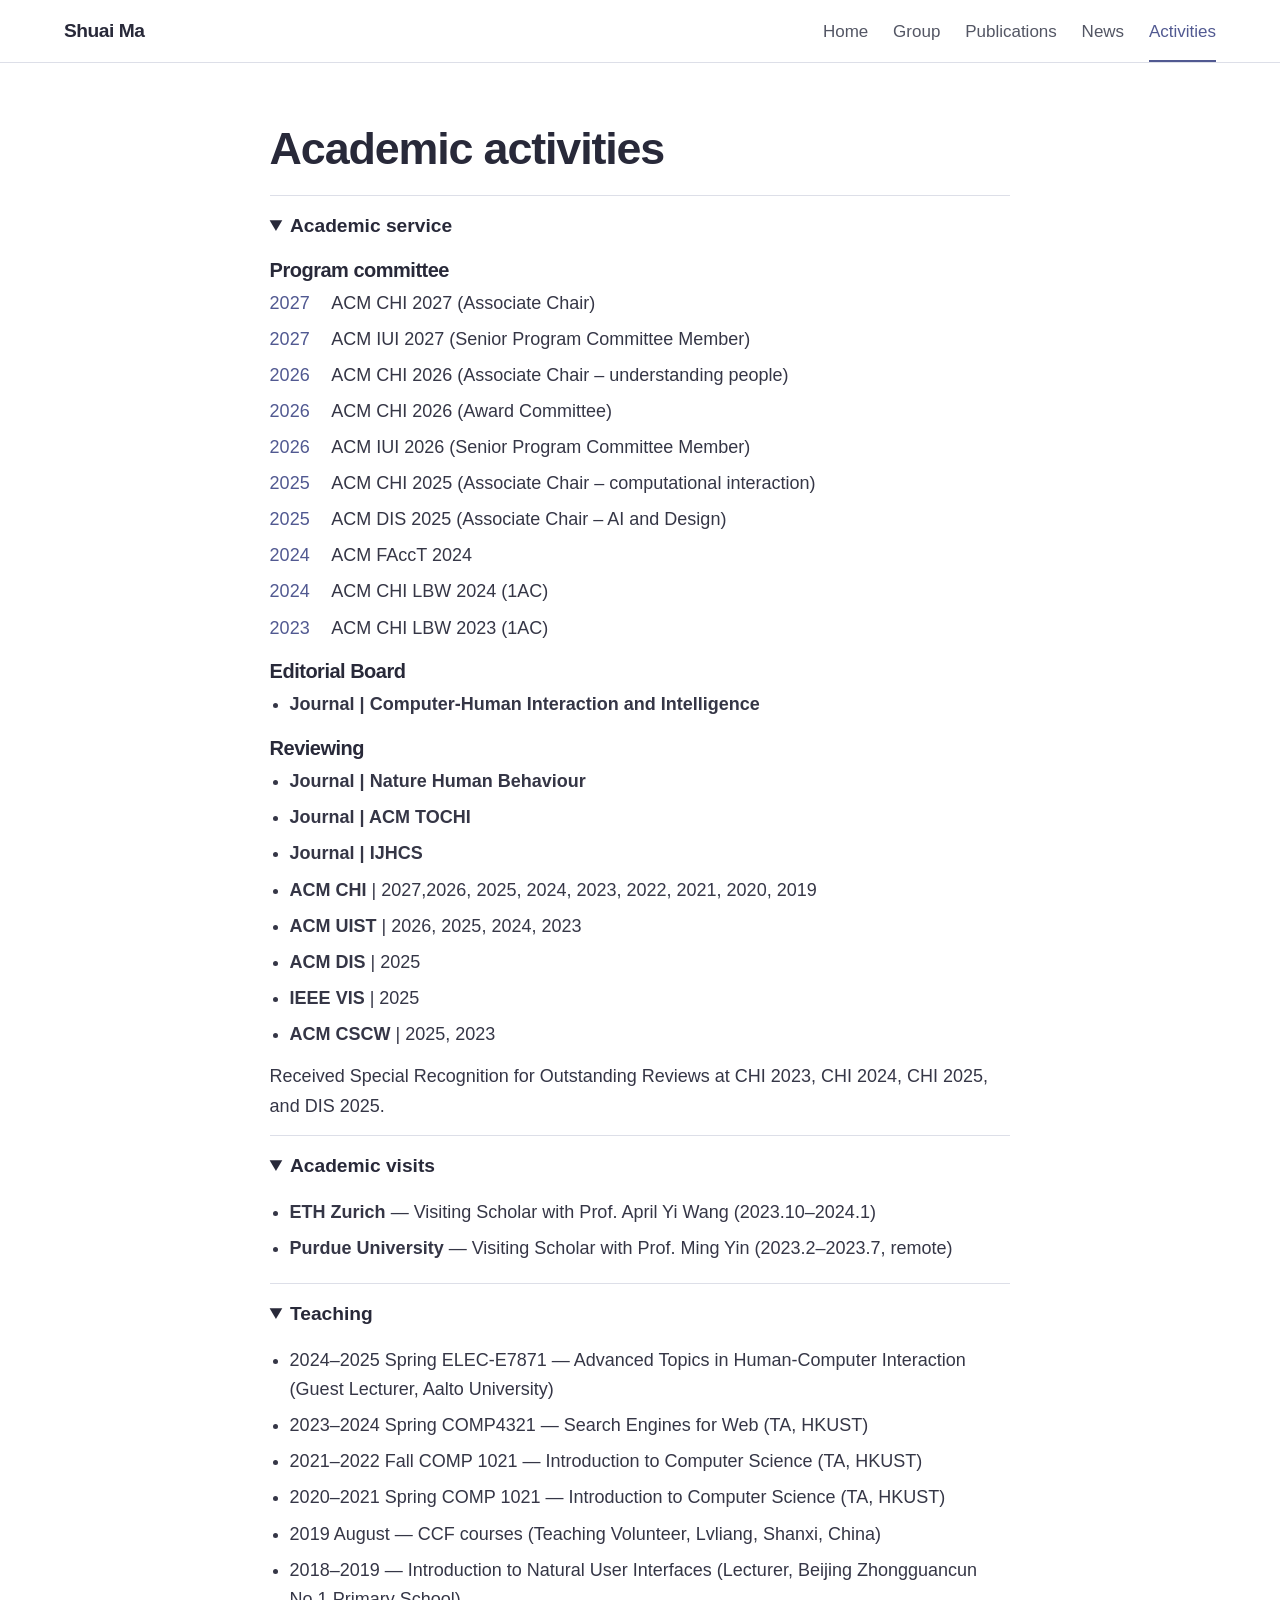
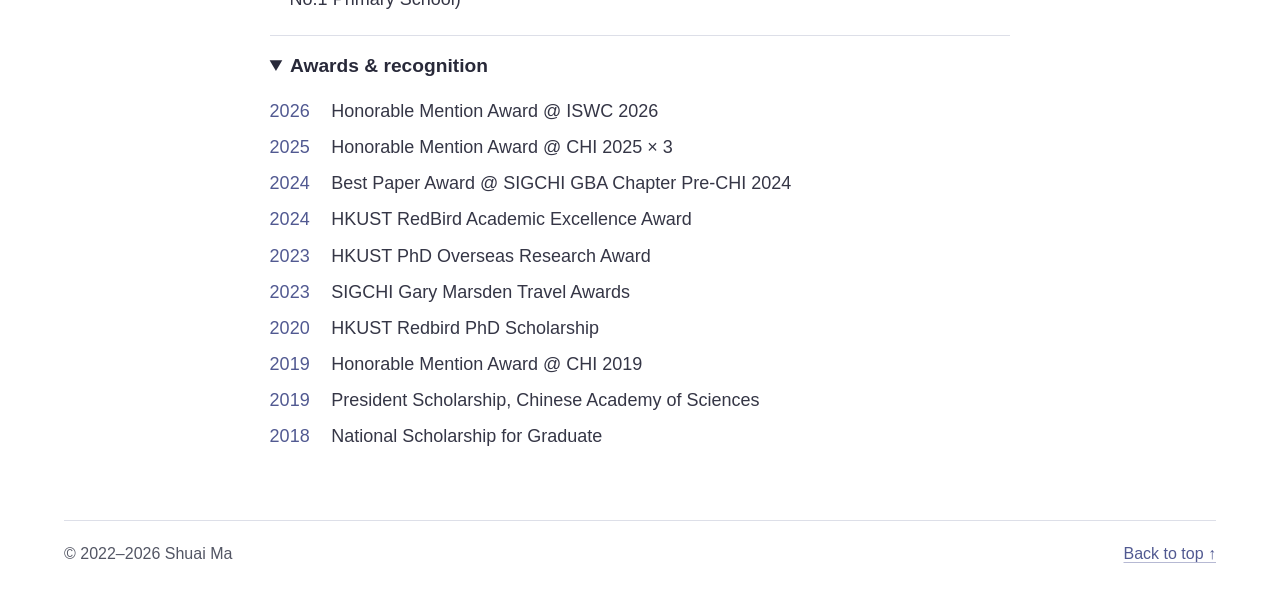
==== activities.html @ 66b945d5 "update template" ====
<!doctype html>
<html lang="en">
<head>
  <meta charset="utf-8">
  <meta name="viewport" content="width=device-width, initial-scale=1">
  <meta name="description" content="Academic service, visits, teaching, and awards.">
  <title>Activities | Shuai Ma</title>
  <link rel="icon" href="./personal_webpage_files/interaction.svg" type="image/svg+xml" sizes="any">
  <link rel="stylesheet" href="./personal_webpage_files/academic-pages.css">
</head>
<body id="top">
  <a class="skip" href="#main">Skip to content</a>
  <header class="mast">
    <div class="shell mast-inner"><a class="signature" href="index.html">Shuai Ma</a>
      <nav aria-label="Main navigation">
        <a href="index.html">Home</a>
        <a href="group.html">Group</a>
        <a href="publications.html">Publications</a>
        <a href="news.html">News</a>
        <a href="activities.html" aria-current="page">Activities</a>
      </nav>
    </div>
  </header>
  <main id="main" class="shell" tabindex="-1">
      <section id="activities" class="reading standalone" aria-labelledby="activities-title">
        <h1 id="activities-title">Academic activities</h1>
        <div class="records">
        <details open>
          <summary>Academic service</summary>
<div class="service-block">
            <h3>Program committee</h3>
            <ul class="simple-list">
              <li class="dated-entry"><span class="entry-year">2027</span><span>ACM CHI 2027 (Associate Chair)</span></li>
              <li class="dated-entry"><span class="entry-year">2027</span><span>ACM IUI 2027 (Senior Program Committee Member)</span></li>
              <li class="dated-entry"><span class="entry-year">2026</span><span>ACM CHI 2026 (Associate Chair – understanding people)</span></li>
              <li class="dated-entry"><span class="entry-year">2026</span><span>ACM CHI 2026 (Award Committee)</span></li>
              <li class="dated-entry"><span class="entry-year">2026</span><span>ACM IUI 2026 (Senior Program Committee Member)</span></li>
              <li class="dated-entry"><span class="entry-year">2025</span><span>ACM CHI 2025 (Associate Chair – computational interaction)</span></li>
              <li class="dated-entry"><span class="entry-year">2025</span><span>ACM DIS 2025 (Associate Chair – AI and Design)</span></li>
              <li class="dated-entry"><span class="entry-year">2024</span><span>ACM FAccT 2024</span></li>
              <li class="dated-entry"><span class="entry-year">2024</span><span>ACM CHI LBW 2024 (1AC)</span></li>
              <li class="dated-entry"><span class="entry-year">2023</span><span>ACM CHI LBW 2023 (1AC)</span></li>
            </ul>
          </div>
          <div class="service-block">
            <h3>Editorial Board</h3>
            <ul class="simple-list">
              <li><strong>Journal | Computer-Human Interaction and Intelligence</strong></li>
            </ul>
          </div>
          <div class="service-block">
            <h3>Reviewing</h3>
            <ul class="simple-list">
              <li><strong>Journal | Nature Human Behaviour</strong></li>
              <li><strong>Journal | ACM TOCHI</strong></li>
              <li><strong>Journal | IJHCS</strong></li>
              <li><strong>ACM CHI</strong> | 2027,2026, 2025, 2024, 2023, 2022, 2021, 2020, 2019</li>
              <li><strong>ACM UIST</strong> | 2026, 2025, 2024, 2023</li>
              <li><strong>ACM DIS</strong> | 2025</li>
              <li><strong>IEEE VIS</strong> | 2025</li>
              <li><strong>ACM CSCW</strong> | 2025, 2023</li>
            </ul>
            <p class="recognition">Received Special Recognition for Outstanding Reviews at CHI 2023, CHI 2024, CHI 2025, and DIS 2025.</p>
          </div>
        </details>
        <details open>
          <summary>Academic visits</summary>
<ul class="simple-list">
            <li><strong>ETH Zurich</strong> — Visiting Scholar with Prof. April Yi Wang (2023.10–2024.1)</li>
            <li><strong>Purdue University</strong> — Visiting Scholar with Prof. Ming Yin (2023.2–2023.7, remote)</li>
          </ul>
        </details>
        <details open>
          <summary>Teaching</summary>
<ul class="simple-list">
            <li>2024–2025 Spring ELEC‑E7871 — Advanced Topics in Human‑Computer Interaction (Guest Lecturer, Aalto University)</li>
            <li>2023–2024 Spring COMP4321 — Search Engines for Web (TA, HKUST)</li>
            <li>2021–2022 Fall COMP 1021 — Introduction to Computer Science (TA, HKUST)</li>
            <li>2020–2021 Spring COMP 1021 — Introduction to Computer Science (TA, HKUST)</li>
            <li>2019 August — CCF courses (Teaching Volunteer, Lvliang, Shanxi, China)</li>
            <li>2018–2019 — Introduction to Natural User Interfaces (Lecturer, Beijing Zhongguancun No.1 Primary School)</li>
          </ul>
        </details>
        <details open>
          <summary>Awards &amp; recognition</summary>
<ul class="simple-list">
            <li class="dated-entry"><span class="entry-year">2026</span><span>Honorable Mention Award @ ISWC 2026</span></li>
            <li class="dated-entry"><span class="entry-year">2025</span><span>Honorable Mention Award @ CHI 2025 × 3</span></li>
            <li class="dated-entry"><span class="entry-year">2024</span><span>Best Paper Award @ SIGCHI GBA Chapter Pre-CHI 2024</span></li>
            <li class="dated-entry"><span class="entry-year">2024</span><span>HKUST RedBird Academic Excellence Award</span></li>
            <li class="dated-entry"><span class="entry-year">2023</span><span>HKUST PhD Overseas Research Award</span></li>
            <li class="dated-entry"><span class="entry-year">2023</span><span>SIGCHI Gary Marsden Travel Awards</span></li>
            <li class="dated-entry"><span class="entry-year">2020</span><span>HKUST Redbird PhD Scholarship</span></li>
            <li class="dated-entry"><span class="entry-year">2019</span><span>Honorable Mention Award @ CHI 2019</span></li>
            <li class="dated-entry"><span class="entry-year">2019</span><span>President Scholarship, Chinese Academy of Sciences</span></li>
            <li class="dated-entry"><span class="entry-year">2018</span><span>National Scholarship for Graduate</span></li>
          </ul>
        </details>
        </div>
      </section>
  </main>
  <footer class="shell"><span>© 2022–2026 Shuai Ma</span><a href="#top">Back to top ↑</a></footer>
</body>
</html>
---- personal_webpage_files/academic-pages.css ----
:root {
  color-scheme: light;
  --ink: #282939;
  --text: #353646;
  --quiet: #535664;
  --link: #515991;
  --line: #dddfe8;
  font: 100%/1.65 -apple-system, BlinkMacSystemFont, 'Segoe UI', Helvetica, Arial, sans-serif;
  color: var(--text);
  background: white;
}
* { box-sizing: border-box; }
body { margin: 0; font-size: 1.125rem; }
html { scroll-padding-top: 6rem; }
h1, h2, h3, p, ul, figure, dl, dd { margin: 0; }
h1, h2, h3, dt { color: var(--ink); text-wrap: pretty; }
h1, h2, h3 { line-height: 1.24; letter-spacing: -.025em; }
h1 { font-size: clamp(2.05rem, 3.6vw, 2.8rem); margin-bottom: 1.2rem; }
h2 { font-size: clamp(1.65rem, 2.5vw, 2.05rem); margin-bottom: .9rem; }
h3 { font-size: 1.25rem; }
p + p { margin-top: .85rem; }
a { color: var(--link); text-underline-offset: .16em; text-decoration-color: #b6b9d3; }
a:hover { text-decoration-color: currentColor; }
:focus-visible { outline: 3px solid #676bb2; outline-offset: 4px; }
img { display: block; max-width: 100%; height: auto; }
button, input, select, summary { font: inherit; }
button, select, summary { cursor: pointer; }
[hidden] { display: none !important; }
.sr-only, .skip:not(:focus) { position: absolute; width: 1px; height: 1px; overflow: hidden; clip-path: inset(50%); white-space: nowrap; }
.skip:focus { position: fixed; z-index: 10; top: .4rem; left: .4rem; background: white; padding: .6rem; }
.shell { width: min(72rem, calc(100% - 4rem)); margin-inline: auto; }
.mast { position: sticky; top: 0; z-index: 2; background: white; border-bottom: 1px solid var(--line); }
.mast-inner, nav { display: flex; align-items: center; }
.mast-inner { justify-content: space-between; gap: 2rem; }
.mast a { text-decoration: none; }
.signature { color: var(--ink); font-size: 1.2rem; font-weight: 660; letter-spacing: -.025em; white-space: nowrap; }
nav { flex-wrap: wrap; gap: .25rem 1.55rem; }
nav a { padding-block: 1.1rem .9rem; color: var(--quiet); border-bottom: 2px solid transparent; font-size: 1.0625rem; }
nav a:hover, nav a[aria-current] { color: var(--link); border-bottom-color: var(--link); }
main.shell { padding-block: clamp(2.15rem, 4.5vw, 3.8rem) 1rem; min-height: 72vh; }
.home-layout { display: grid; grid-template-columns: minmax(14rem, 17rem) minmax(0,1fr); gap: clamp(3rem,6vw,6rem); align-items: start; }
.profile { position: sticky; top: 6rem; text-align: center; }
.portrait { width: min(100%, 14.5rem); margin: 0 auto 1.1rem; border-radius: .4rem; }
.profile h1 { margin: 0; }
.role { font-size: 1.1875rem; margin-top: .35rem; }
.institute, .contact { font-size: 1.0625rem; }
.institute { color: var(--quiet); margin-top: .25rem; line-height: 1.55; }
.contact { margin-top: 1.1rem; }
.address { display: inline-flex; align-items: center; gap: .42rem; }
.address svg { width: 1.15rem; height: 1.15rem; }
.contacts { display: flex; flex-wrap: wrap; justify-content: center; gap: .25rem 1.2rem; margin-top: .15rem; }
.reading { max-width: 74ch; min-width: 0; }
.standalone { margin-inline: auto; }
.reading section + section, .standalone > section { margin-top: 2.15rem; }
.projects dt { font-size: 1.19rem; font-weight: 620; line-height: 1.45; }
.projects dd { margin-top: .22rem; }
.projects dd + dt { margin-top: 1.1rem; }
.group-acronym { color: var(--link); }
.member-list > div { display: grid; grid-template-columns: 9.5rem minmax(0, 1fr); gap: 1.5rem; align-items: baseline; padding: .8rem 0; border-top: 1px solid var(--line); }
.member-list dt { font-weight: 630; }
.member-list dt span { display: block; font-size: 1.0625rem; font-weight: 400; color: var(--quiet); }
.funding-list { list-style: none; padding: 0; }
.funding-list li { border-top: 1px solid var(--line); padding: 1rem 0; }
.funding-list h3 { font-size: 1.18rem; line-height: 1.45; letter-spacing: normal; }
.funding-list p { margin-top: .35rem; }
.funding-list .sponsor { font-size: 1.0625rem; color: var(--quiet); }
.news-list { padding: 0; list-style: none; }
.news-list li { display: grid; grid-template-columns: 6rem minmax(0,1fr); gap: .9rem; padding-block: .6rem; border-bottom: 1px solid var(--line); }
.news-list time { color: var(--link); font-variant-numeric: tabular-nums; }
.award { color: #835b21; }
.bibliography { max-width: 66rem; margin: 0 auto; }
.paper-tools { display: flex; flex-wrap: wrap; gap: .7rem; margin: 1rem 0; }
.paper-tools label { display: block; min-width: 0; }
.paper-tools .search-field { flex: 1 1 14rem; }
.paper-tools input, .paper-tools select { width: 100%; min-height: 2.8rem; padding: .5rem .75rem; font-size: 1rem; background: white; border: 1px solid #bfc1d2; border-radius: .4rem; color: var(--text); }
.paper-tools input::placeholder { color: var(--quiet); }
.reset { background: none; border: 0; color: var(--link); text-decoration: underline; padding: .5rem 0; }
.paper { display: grid; grid-template-columns: clamp(12rem,24vw,17.5rem) minmax(0,1fr); gap: 2rem; align-items: start; border-top: 1px solid var(--line); padding-block: 1.6rem; }
/* Only the column is standardized. Each figure keeps its own footprint and proportions. */
.paper figure { min-width: 0; display: flex; justify-content: center; align-self: center; }
.paper figure a { max-width: 100%; width: fit-content; display: block; cursor: zoom-in; }
.paper figure img { width: auto; height: auto; max-width: 100%; max-height: 11.5rem; }
.paper-info { min-width: 0; }
.paper h3 { font-size: 1.31rem; line-height: 1.36; }
.paper h3 a { color: var(--ink); text-decoration: none; }
.paper h3 a:hover { text-decoration: underline; color: var(--link); }
.venue, .authors, .paper-actions { font-size: 1.0625rem; }
.venue { margin-bottom: .35rem; color: var(--link); font-weight: 540; }
.authors { margin-top: .5rem; color: var(--quiet); }
.authors strong { color: var(--ink); }
.paper-actions { display: flex; align-items: baseline; flex-wrap: wrap; gap: .25rem 1.1rem; margin-top: .6rem; }
summary { width: fit-content; color: var(--link); }
.paper-actions details[open] { flex-basis: 100%; }
.paper-actions details p { margin-top: .65rem; }
.areas { color: var(--quiet); }
.records > details { padding-block: .85rem; border-top: 1px solid var(--line); }
.records > details > summary { color: var(--ink); font-size: 1.2rem; font-weight: 580; }
.records ul { padding-left: 1.25rem; }
.records li { margin-block: .4rem; }
.records h3, .records summary + ul { margin-top: 1rem; }
.records .dated-entry { display: grid; grid-template-columns: 3rem minmax(0,1fr); gap: .85rem; }
.records ul:has(.dated-entry) { padding: 0; }
.entry-year { color: var(--link); }
.recognition { margin-top: .8rem; }
footer.shell { border-top: 1px solid var(--line); display: flex; justify-content: space-between; flex-wrap: wrap; gap: .5rem 1rem; margin-top: 2rem; padding: 1.3rem 0 2rem; color: var(--quiet); font-size: 1rem; }
@media(max-width: 55rem) {
  .home-layout { grid-template-columns: minmax(0,1fr); gap: 2rem; }
  .profile { position: static; text-align: left; display: grid; grid-template-columns: minmax(8rem, 11rem) minmax(0,1fr); gap: 1.6rem; align-items: center; padding-bottom: 2rem; border-bottom: 1px solid var(--line); }
  .portrait { margin: 0; width: 100%; }
  .contacts { justify-content: flex-start; }
  .paper { column-gap: 1.25rem; grid-template-columns: minmax(9rem,24%) minmax(0,1fr); }
}
@media(max-width: 43rem) {
  html { scroll-padding-top: 6.5rem; }
  .shell { width: calc(100% - 2.5rem); }
  .mast-inner { flex-wrap: wrap; justify-content: flex-start; padding-top: .5rem; gap: 0; }
  .signature { font-size: 1.08rem; }
  nav { width: 100%; gap: 0 1rem; }
  nav a { font-size: 1rem; padding-block: .35rem .5rem; }
  main.shell { padding-top: 1.6rem; }
  .profile { grid-template-columns: minmax(0,1fr) 6.8rem; gap: .4rem .8rem; padding-bottom: 1.5rem; }
  .identity { display: contents; }
  .portrait { grid-column: 2; grid-row: 1 / 4; align-self: start; }
  .profile h1, .role, .institute { grid-column: 1; margin: 0; }
  .contact { grid-column: 1 / -1; margin-top: .45rem; display: flex; align-items: center; flex-wrap: wrap; gap: .2rem 1.1rem; }
  .contacts { margin: 0; }
  .reading section + section, .standalone > section { margin-top: 1.6rem; }
  .news-list li { grid-template-columns: 5.2rem minmax(0,1fr); gap: .65rem; }
  .member-list > div { grid-template-columns: 1fr; gap: .2rem; }
  .member-list dt span { display: inline; margin-left: .75rem; }
  .paper-tools { display: grid; grid-template-columns: minmax(0,1fr); }
  .paper { grid-template-columns: minmax(0,1fr); gap: 0; padding-block: 1.35rem; }
  .paper-info { display: contents; }
  .paper .venue { grid-row: 1; }
  .paper h3 { grid-row: 2; font-size: 1.2rem; }
  .paper .authors { grid-row: 3; }
  .paper figure { grid-row: 4; justify-content: start; margin-block: .85rem .35rem; }
  .paper figure a { max-width: min(100%, 22rem); }
  .paper figure img { max-height: 10.5rem; }
  .paper .paper-actions { grid-row: 5; }
}
@media(max-width: 25rem) {
  .shell { width: calc(100% - 2rem); }
  nav { justify-content: space-between; gap: .05rem .55rem; }
  .profile { grid-template-columns: minmax(0,1fr) 5.8rem; }
}
@media(max-height: 41rem) and (min-width: 55.01rem) { .profile { position: static; } }
@media print {
  .mast, footer a, .paper-tools { display: none; }
  .shell { width: 100%; }
  .profile { position: static; }
  .paper { break-inside: avoid; }
}
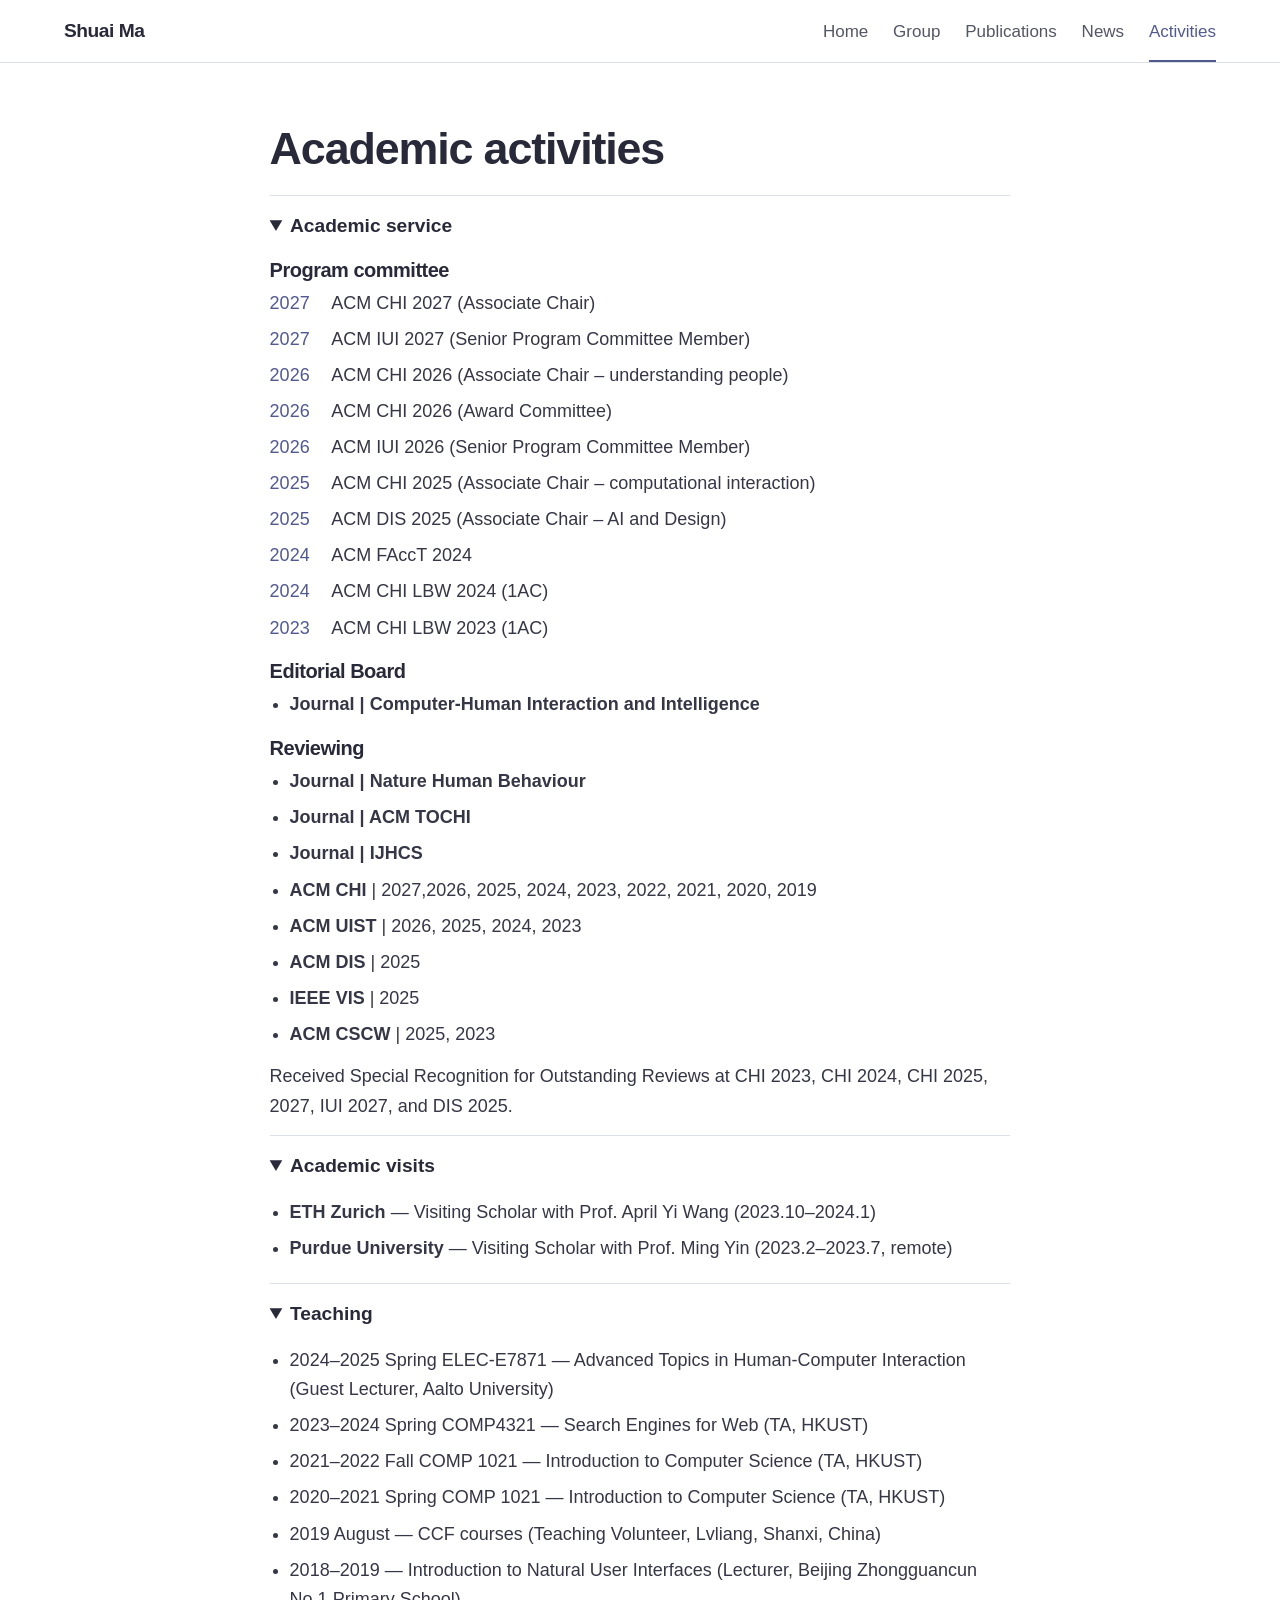
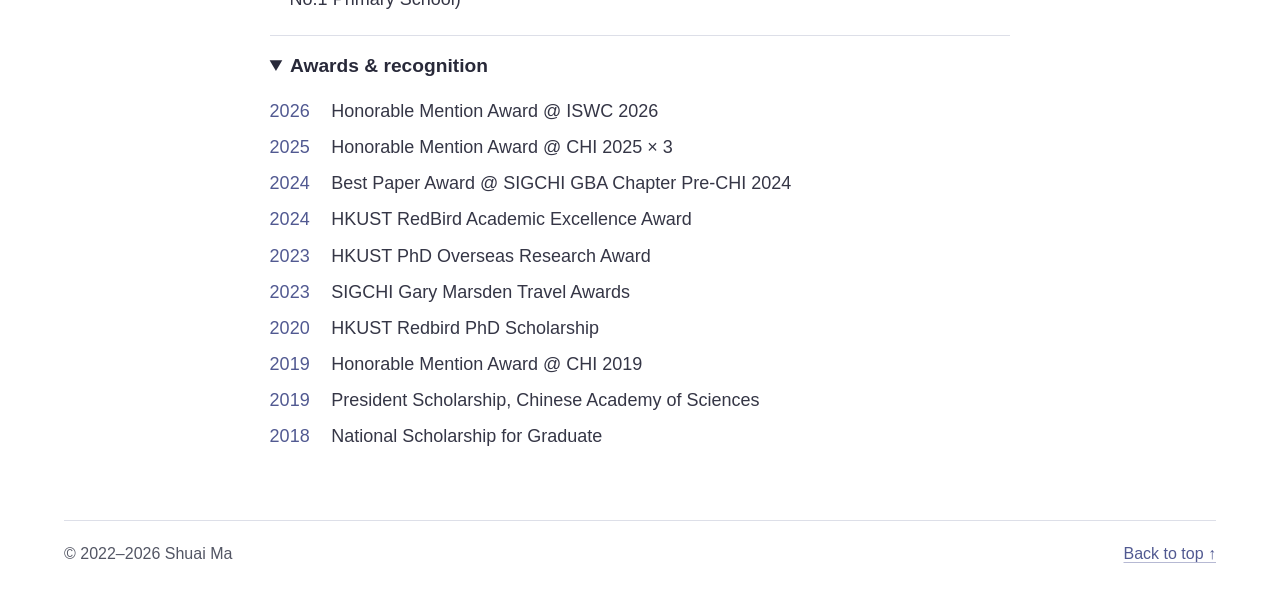
==== commit 5ffb2e01: "update template" ====
--- a/activities.html
+++ b/activities.html
@@ -60,7 +60,7 @@
               <li><strong>IEEE VIS</strong> | 2025</li>
               <li><strong>ACM CSCW</strong> | 2025, 2023</li>
             </ul>
-            <p class="recognition">Received Special Recognition for Outstanding Reviews at CHI 2023, CHI 2024, CHI 2025, and DIS 2025.</p>
+            <p class="recognition">Received Special Recognition for Outstanding Reviews at CHI 2023, CHI 2024, CHI 2025, 2027, IUI 2027, and DIS 2025.</p>
           </div>
         </details>
         <details open>
--- a/personal_webpage_files/academic-pages.css
+++ b/personal_webpage_files/academic-pages.css
@@ -52,6 +52,8 @@
 .reading { max-width: 74ch; min-width: 0; }
 .standalone { margin-inline: auto; }
 .reading section + section, .standalone > section { margin-top: 2.15rem; }
+.research-directions { margin-top: .85rem; padding-inline-start: 1.4em; }
+.research-directions li + li { margin-top: .65rem; }
 .projects dt { font-size: 1.19rem; font-weight: 620; line-height: 1.45; }
 .projects dd { margin-top: .22rem; }
 .projects dd + dt { margin-top: 1.1rem; }
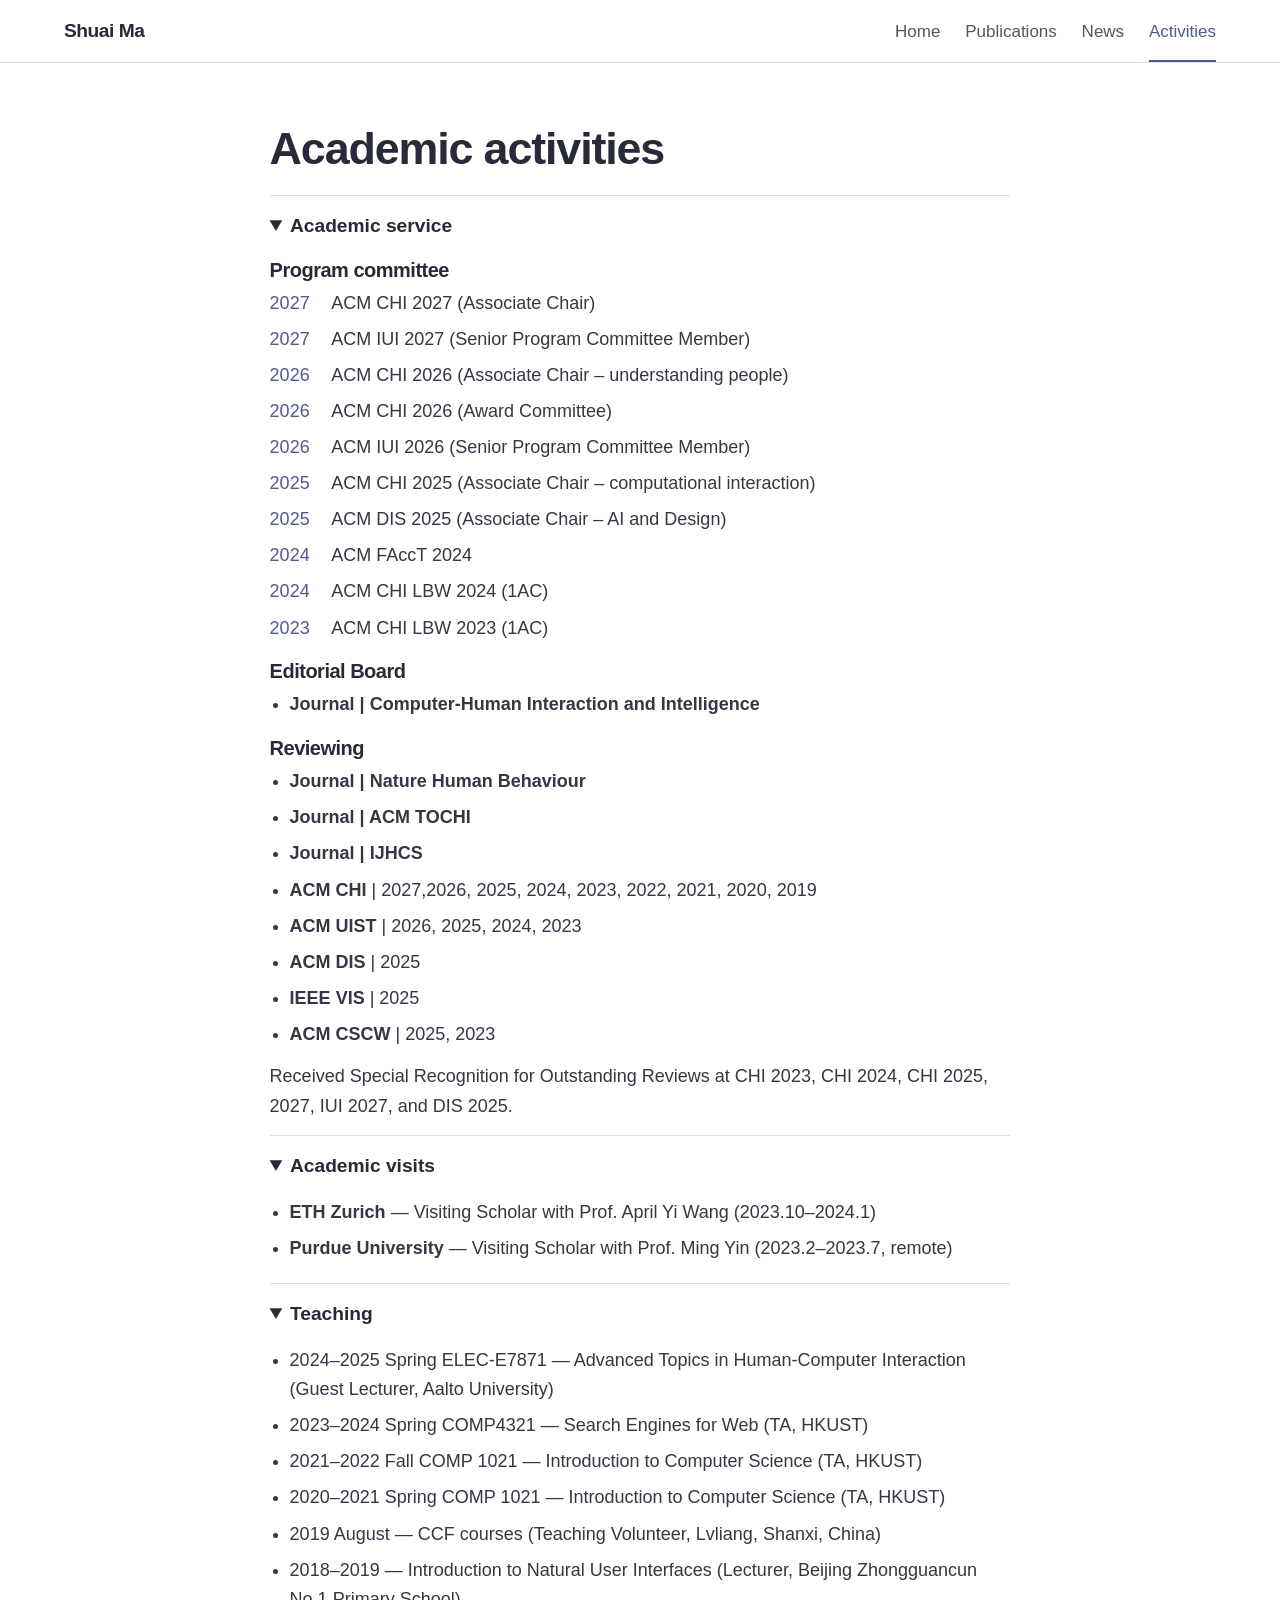
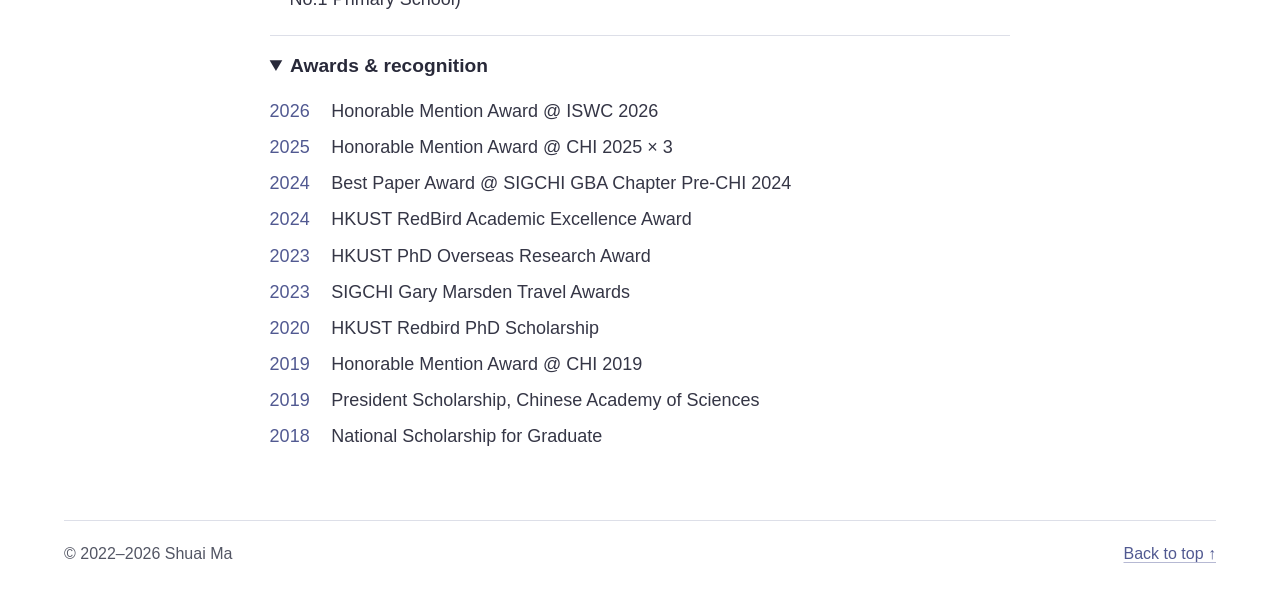
==== commit d464f972: "update" ====
--- a/activities.html
+++ b/activities.html
@@ -14,7 +14,6 @@
     <div class="shell mast-inner"><a class="signature" href="index.html">Shuai Ma</a>
       <nav aria-label="Main navigation">
         <a href="index.html">Home</a>
-        <a href="group.html">Group</a>
         <a href="publications.html">Publications</a>
         <a href="news.html">News</a>
         <a href="activities.html" aria-current="page">Activities</a>
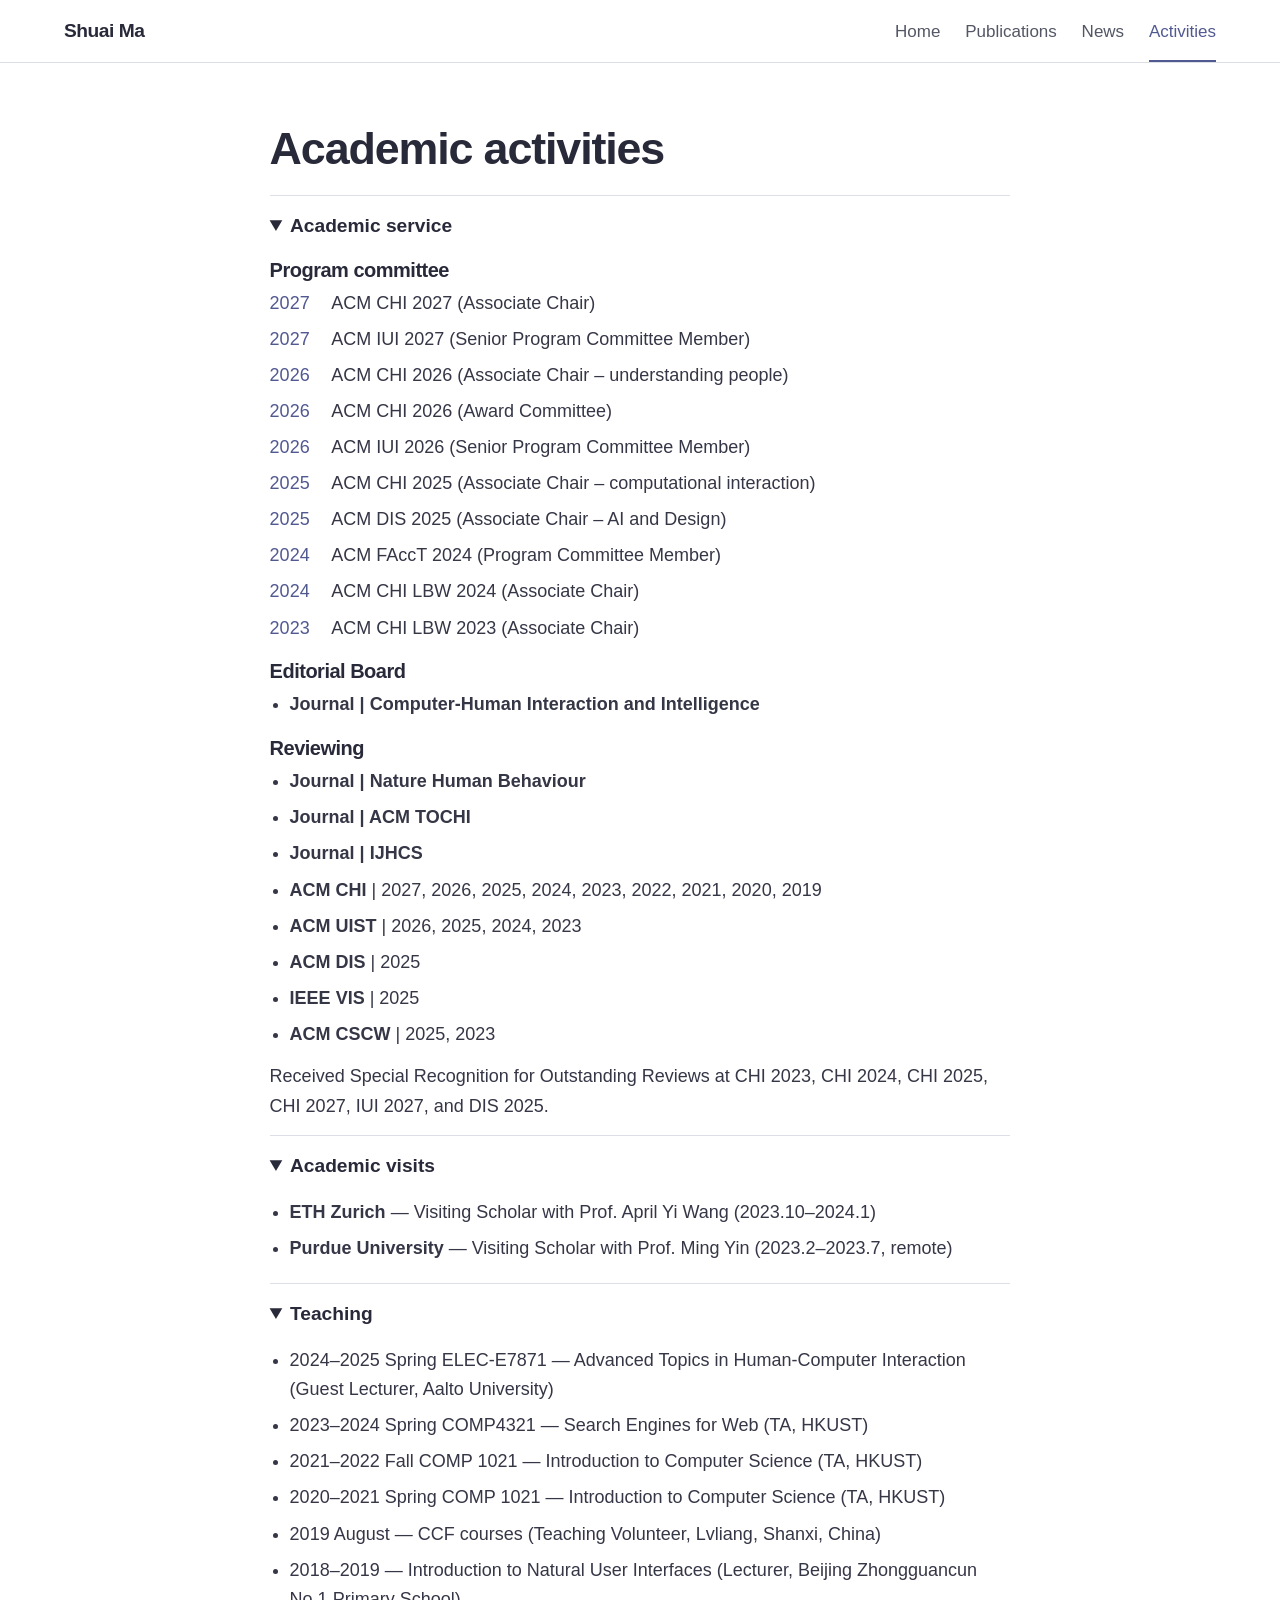
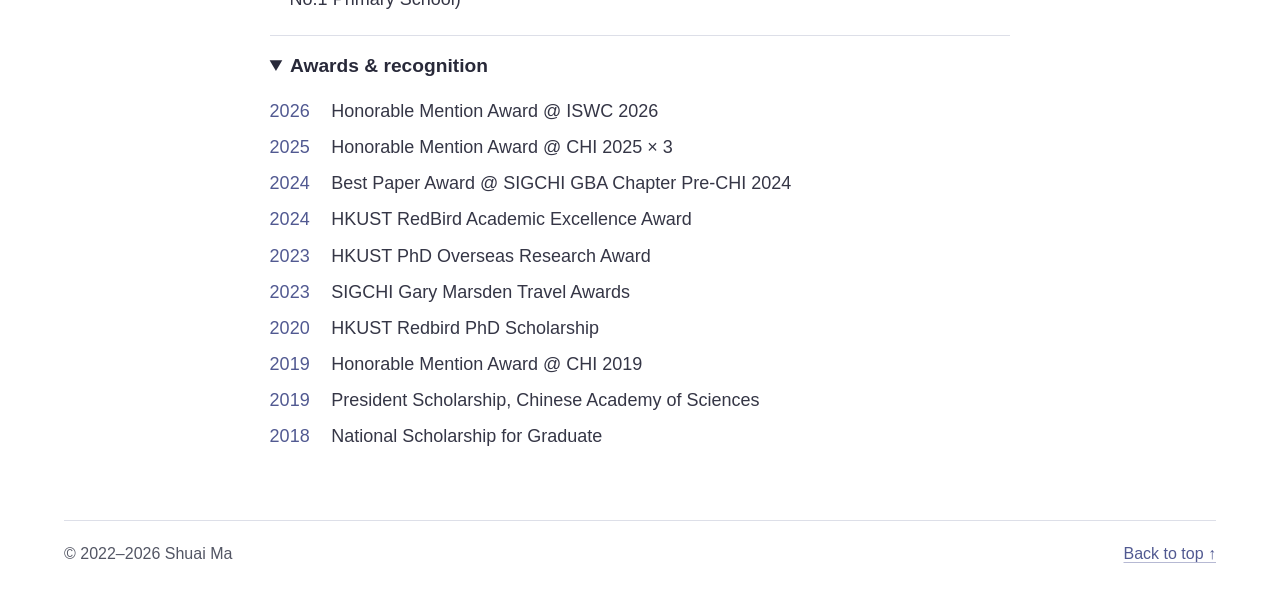
==== commit 87461078: "update" ====
--- a/activities.html
+++ b/activities.html
@@ -36,9 +36,9 @@
               <li class="dated-entry"><span class="entry-year">2026</span><span>ACM IUI 2026 (Senior Program Committee Member)</span></li>
               <li class="dated-entry"><span class="entry-year">2025</span><span>ACM CHI 2025 (Associate Chair – computational interaction)</span></li>
               <li class="dated-entry"><span class="entry-year">2025</span><span>ACM DIS 2025 (Associate Chair – AI and Design)</span></li>
-              <li class="dated-entry"><span class="entry-year">2024</span><span>ACM FAccT 2024</span></li>
-              <li class="dated-entry"><span class="entry-year">2024</span><span>ACM CHI LBW 2024 (1AC)</span></li>
-              <li class="dated-entry"><span class="entry-year">2023</span><span>ACM CHI LBW 2023 (1AC)</span></li>
+              <li class="dated-entry"><span class="entry-year">2024</span><span>ACM FAccT 2024 (Program Committee Member)</span></li>
+              <li class="dated-entry"><span class="entry-year">2024</span><span>ACM CHI LBW 2024 (Associate Chair)</span></li>
+              <li class="dated-entry"><span class="entry-year">2023</span><span>ACM CHI LBW 2023 (Associate Chair)</span></li>
             </ul>
           </div>
           <div class="service-block">
@@ -53,13 +53,13 @@
               <li><strong>Journal | Nature Human Behaviour</strong></li>
               <li><strong>Journal | ACM TOCHI</strong></li>
               <li><strong>Journal | IJHCS</strong></li>
-              <li><strong>ACM CHI</strong> | 2027,2026, 2025, 2024, 2023, 2022, 2021, 2020, 2019</li>
+              <li><strong>ACM CHI</strong> | 2027, 2026, 2025, 2024, 2023, 2022, 2021, 2020, 2019</li>
               <li><strong>ACM UIST</strong> | 2026, 2025, 2024, 2023</li>
               <li><strong>ACM DIS</strong> | 2025</li>
               <li><strong>IEEE VIS</strong> | 2025</li>
               <li><strong>ACM CSCW</strong> | 2025, 2023</li>
             </ul>
-            <p class="recognition">Received Special Recognition for Outstanding Reviews at CHI 2023, CHI 2024, CHI 2025, 2027, IUI 2027, and DIS 2025.</p>
+            <p class="recognition">Received Special Recognition for Outstanding Reviews at CHI 2023, CHI 2024, CHI 2025, CHI 2027, IUI 2027, and DIS 2025.</p>
           </div>
         </details>
         <details open>
--- a/personal_webpage_files/academic-pages.css
+++ b/personal_webpage_files/academic-pages.css
@@ -57,6 +57,15 @@
 .projects dt { font-size: 1.19rem; font-weight: 620; line-height: 1.45; }
 .projects dd { margin-top: .22rem; }
 .projects dd + dt { margin-top: 1.1rem; }
+.group-intro {
+  margin-top: 2rem;
+  color: var(--link);
+  font-size: clamp(1.65rem, 2.4vw, 2rem);
+  font-weight: 650;
+  line-height: 1.4;
+  text-wrap: pretty;
+}
+.group-section-title { font-size: 1.375rem; font-weight: 650; }
 .group-acronym { color: var(--link); }
 .member-list > div { display: grid; grid-template-columns: 9.5rem minmax(0, 1fr); gap: 1.5rem; align-items: baseline; padding: .8rem 0; border-top: 1px solid var(--line); }
 .member-list dt { font-weight: 630; }
